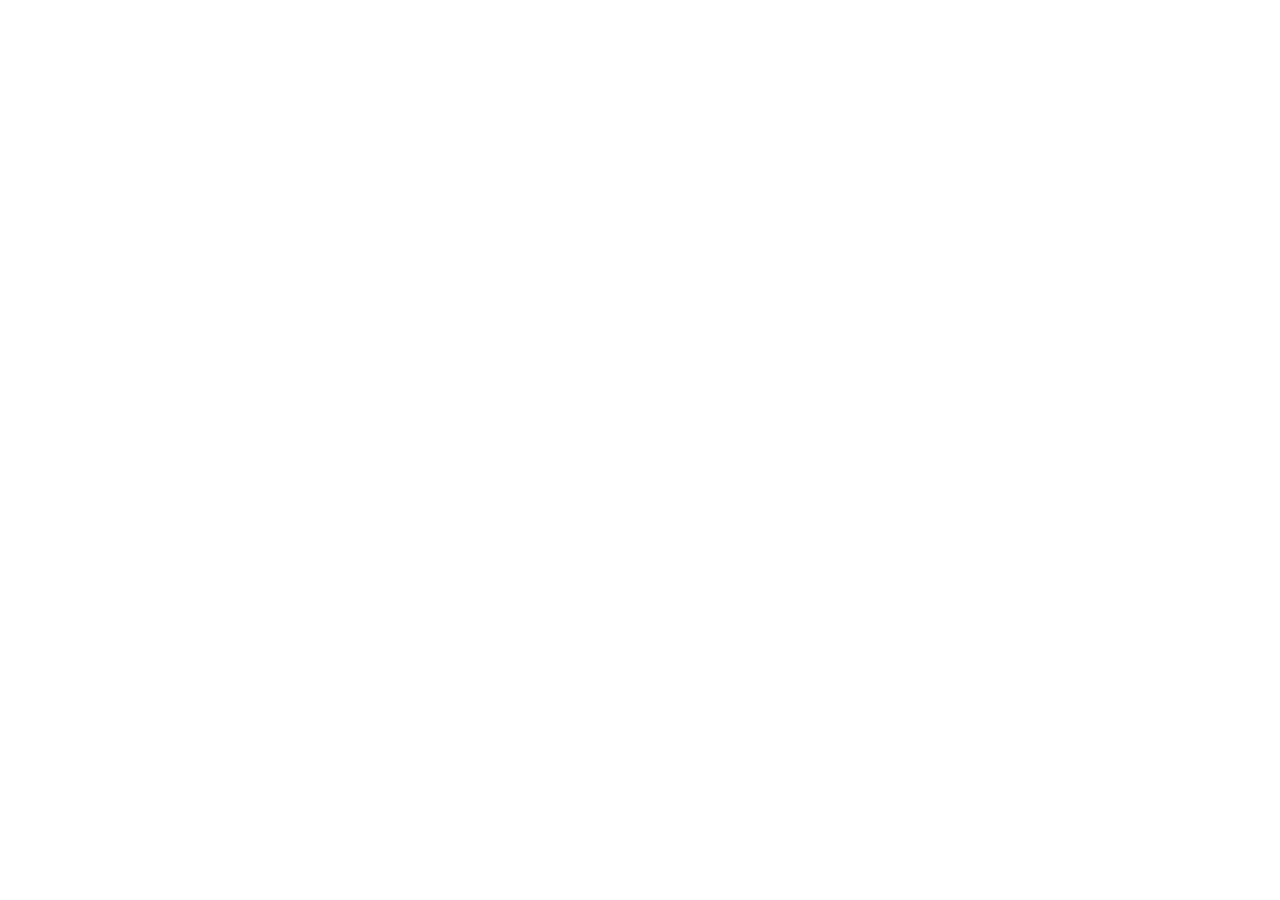
==== about.html @ 3c7eca34 "Initial setup" ====
<!DOCTYPE html>
<html lang="en">
<head>
    <meta charset="UTF-8">
    <meta name="viewport" content="width=device-width, initial-scale=1.0">
    <title>About Me</title>
</head>
<body>
    
</body>
</html>
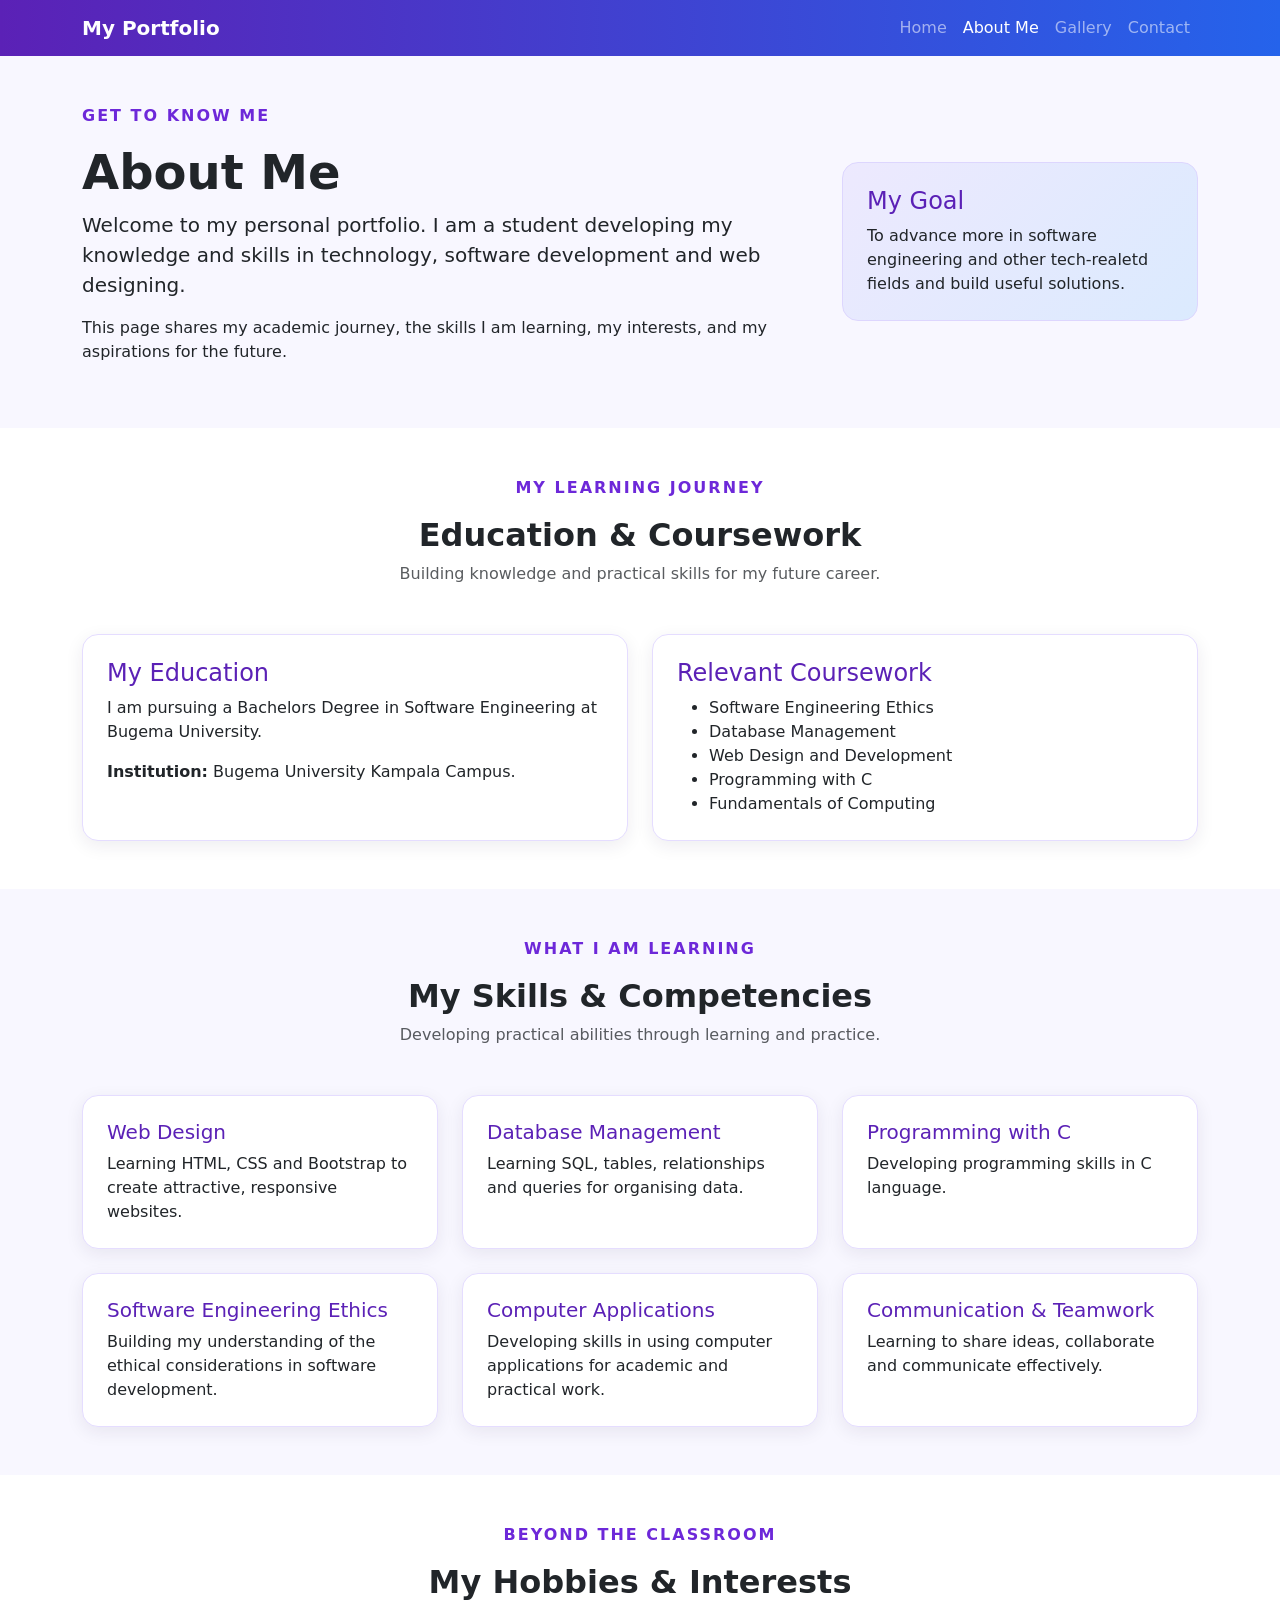
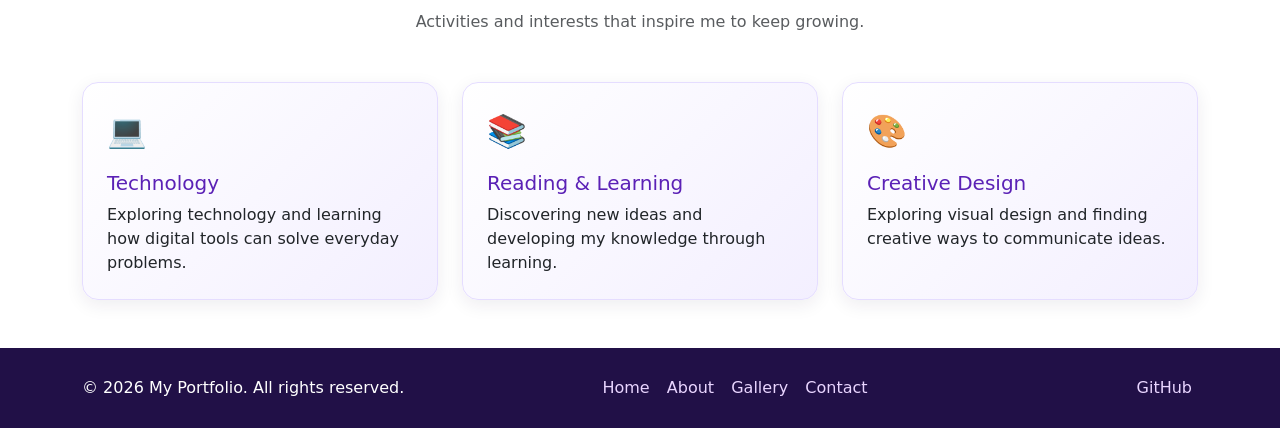
==== commit b4b369e0: "Final Changes" ====
--- a/about.html
+++ b/about.html
@@ -4,8 +4,313 @@
     <meta charset="UTF-8">
     <meta name="viewport" content="width=device-width, initial-scale=1.0">
     <title>About Me</title>
+
+    <link href="https://cdn.jsdelivr.net/npm/bootstrap@5.3.3/dist/css/bootstrap.min.css" rel="stylesheet">
+    <link rel="stylesheet" href="style.css">
 </head>
+
 <body>
-    
+
+<nav class="navbar navbar-expand-lg navbar-dark sticky-top"
+     style="background: linear-gradient(90deg, #5b21b6, #2563eb);">
+
+    <div class="container">
+
+        <a class="navbar-brand fw-bold" href="index.html">
+            My Portfolio
+        </a>
+
+<button class="navbar-toggler" type="button"
+        data-bs-toggle="collapse"
+        data-bs-target="#portfolioMenu"
+        aria-controls="portfolioMenu"
+        aria-expanded="false"
+        aria-label="Toggle navigation">
+
+    <span class="navbar-toggler-icon"></span>
+
+</button>
+
+<div class="collapse navbar-collapse" id="portfolioMenu">
+
+    <ul class="navbar-nav ms-auto">
+
+        <li class="nav-item">
+            <a class="nav-link" href="index.html">Home</a>
+        </li>
+
+        <li class="nav-item">
+            <a class="nav-link active" href="about.html">About Me</a>
+        </li>
+
+        <li class="nav-item">
+            <a class="nav-link" href="gallery.html">Gallery</a>
+        </li>
+
+        <li class="nav-item">
+            <a class="nav-link" href="contact.html">Contact</a>
+        </li>
+
+    </ul>
+
+</div>
+
+    </div>
+
+</nav>
+
+
+<section class="about-hero py-5">
+    <div class="container">
+
+        <div class="row align-items-center g-4">
+
+            <div class="col-lg-8">
+                <p class="about-label">GET TO KNOW ME</p>
+
+                <h1 class="display-5 fw-bold">
+                    About Me
+                </h1>
+
+                <p class="lead">
+                    Welcome to my personal portfolio. I am a student
+                    developing my knowledge and skills in technology, software development and web designing.
+                </p>
+
+                <p>
+                    This page shares my academic journey, the skills
+                    I am learning, my interests, and my aspirations
+                    for the future.
+                </p>
+            </div>
+
+            <div class="col-lg-4">
+                <div class="about-highlight p-4 rounded-4">
+                    <h2 class="h4">My Goal</h2>
+
+                    <p class="mb-0">
+                        To advance more in software engineering and other tech-realetd fields and build useful solutions.
+                    </p>
+                </div>
+            </div>
+
+        </div>
+
+    </div>
+</section>
+
+
+<section class="education-section py-5">
+    <div class="container">
+
+        <div class="text-center mb-5">
+            <p class="education-label">MY LEARNING JOURNEY</p>
+            <h2 class="fw-bold">Education &amp; Coursework</h2>
+            <p class="text-muted">
+                Building knowledge and practical skills for my future career.
+            </p>
+        </div>
+
+        <div class="row g-4">
+
+            <div class="col-md-6">
+                <div class="card education-card h-100">
+                    <div class="card-body p-4">
+                        <h3 class="h4">My Education</h3>
+                        <p>
+                            I am pursuing a Bachelors Degree in Software Engineering at Bugema University.
+                        </p>
+                        <p class="mb-0">
+                            <strong>Institution:</strong>
+                            Bugema University Kampala Campus.
+                        </p>
+                    </div>
+                </div>
+            </div>
+
+            <div class="col-md-6">
+                <div class="card education-card h-100">
+                    <div class="card-body p-4">
+                        <h3 class="h4">Relevant Coursework</h3>
+                        <ul class="mb-0">
+                            <li>Software Engineering Ethics</li>
+                            <li>Database Management</li>
+                            <li>Web Design and Development</li>
+                            <li>Programming with C</li>
+                            <li>Fundamentals of Computing</li>
+                        </ul>
+                    </div>
+                </div>
+            </div>
+
+        </div>
+    </div>
+</section>
+
+
+<section class="skills-section py-5">
+    <div class="container">
+
+        <div class="text-center mb-5">
+            <p class="skills-label">WHAT I AM LEARNING</p>
+            <h2 class="fw-bold">My Skills &amp; Competencies</h2>
+            <p class="text-muted">
+                Developing practical abilities through learning and practice.
+            </p>
+        </div>
+
+        <div class="row g-4">
+
+            <div class="col-md-6 col-lg-4">
+                <div class="skill-card p-4 h-100">
+                    <h3 class="h5">Web Design</h3>
+                    <p class="mb-0">
+                        Learning HTML, CSS and Bootstrap to create
+                        attractive, responsive websites.
+                    </p>
+                </div>
+            </div>
+
+            <div class="col-md-6 col-lg-4">
+                <div class="skill-card p-4 h-100">
+                    <h3 class="h5">Database Management</h3>
+                    <p class="mb-0">
+                        Learning SQL, tables, relationships and
+                        queries for organising data.
+                    </p>
+                </div>
+            </div>
+
+            <div class="col-md-6 col-lg-4">
+                <div class="skill-card p-4 h-100">
+                    <h3 class="h5">Programming with C</h3>
+                    <p class="mb-0">
+                        Developing programming skills in C language.
+                    </p>
+                </div>
+            </div>
+
+            <div class="col-md-6 col-lg-4">
+                <div class="skill-card p-4 h-100">
+                    <h3 class="h5">Software Engineering Ethics</h3>
+                    <p class="mb-0">
+                        Building my understanding of the ethical considerations
+                        in software development.
+                    </p>
+                </div>
+            </div>
+
+            <div class="col-md-6 col-lg-4">
+                <div class="skill-card p-4 h-100">
+                    <h3 class="h5">Computer Applications</h3>
+                    <p class="mb-0">
+                        Developing skills in using computer
+                        applications for academic and practical work.
+                    </p>
+                </div>
+            </div>
+
+            <div class="col-md-6 col-lg-4">
+                <div class="skill-card p-4 h-100">
+                    <h3 class="h5">Communication &amp; Teamwork</h3>
+                    <p class="mb-0">
+                        Learning to share ideas, collaborate and
+                        communicate effectively.
+                    </p>
+                </div>
+            </div>
+
+        </div>
+    </div>
+</section>
+
+
+<section class="interests-section py-5">
+    <div class="container">
+
+        <div class="text-center mb-5">
+            <p class="interests-label">BEYOND THE CLASSROOM</p>
+            <h2 class="fw-bold">My Hobbies &amp; Interests</h2>
+            <p class="text-muted">
+                Activities and interests that inspire me to keep growing.
+            </p>
+        </div>
+
+        <div class="row g-4">
+
+            <div class="col-md-6 col-lg-4">
+                <div class="interest-card p-4 h-100">
+                    <div class="interest-icon">💻</div>
+                    <h3 class="h5">Technology</h3>
+                    <p class="mb-0">
+                        Exploring technology and learning how digital
+                        tools can solve everyday problems.
+                    </p>
+                </div>
+            </div>
+
+            <div class="col-md-6 col-lg-4">
+                <div class="interest-card p-4 h-100">
+                    <div class="interest-icon">📚</div>
+                    <h3 class="h5">Reading &amp; Learning</h3>
+                    <p class="mb-0">
+                        Discovering new ideas and developing my
+                        knowledge through learning.
+                    </p>
+                </div>
+            </div>
+
+            <div class="col-md-6 col-lg-4">
+                <div class="interest-card p-4 h-100">
+                    <div class="interest-icon">🎨</div>
+                    <h3 class="h5">Creative Design</h3>
+                    <p class="mb-0">
+                        Exploring visual design and finding creative
+                        ways to communicate ideas.
+                    </p>
+                </div>
+            </div>
+
+        </div>
+    </div>
+</section>
+
+
+    <script src="https://cdn.jsdelivr.net/npm/bootstrap@5.3.3/dist/js/bootstrap.bundle.min.js"></script>
 </body>
-</html>+
+<footer class="portfolio-footer text-white py-4">
+    <div class="container">
+
+        <div class="row align-items-center gy-3">
+
+           
+            <div class="col-md-5 text-center text-md-start">
+                <p class="mb-0">
+                    &copy; 2026 My Portfolio. All rights reserved.
+                </p>
+            </div>
+
+        
+            <div class="col-md-4 text-center">
+                <a href="index.html" class="footer-link">Home</a>
+                <a href="about.html" class="footer-link">About</a>
+                <a href="gallery.html" class="footer-link">Gallery</a>
+                <a href="contact.html" class="footer-link">Contact</a>
+            </div>
+
+            
+            <div class="col-md-3 text-center text-md-end">
+                <a href="https://github.com/minstance-49"
+                   class="footer-link"
+                   target="_blank"
+                   rel="noopener noreferrer">GitHub</a>
+                
+            </div>
+
+        </div>
+
+    </div>
+</footer>
+
+</html>
--- a/style.css
+++ b/style.css
@@ -0,0 +1,284 @@
+
+.hero-section {
+    background: linear-gradient(135deg, #5b21b6, #2563eb);
+    padding: 100px 0;
+}
+
+
+.hero-label {
+    color: #ffd166;
+    font-weight: bold;
+    letter-spacing: 2px;
+    text-transform: uppercase;
+}
+
+
+.hero-section h1 {
+    max-width: 800px;
+}
+
+
+.hero-section .lead {
+    max-width: 650px;
+    line-height: 1.8;
+}
+  
+
+
+.highlights-section {
+    background-color: #f8f7ff;
+}
+
+
+.highlight-card {
+    border: none;
+    border-radius: 16px;
+    box-shadow: 0 5px 18px rgba(35, 20, 70, 0.08);
+    transition: transform 0.3s ease,
+                box-shadow 0.3s ease;
+}
+
+
+.highlight-card:hover {
+    transform: translateY(-5px);
+    box-shadow: 0 10px 25px rgba(35, 20, 70, 0.15);
+}
+
+
+
+.portfolio-footer {
+    background-color: #211047;
+}
+
+
+.footer-link {
+    color: #e9d5ff;
+    text-decoration: none;
+    display: inline-block;
+    margin: 4px 6px;
+    transition: color 0.3s ease;
+}
+
+
+.footer-link:hover {
+    color: #ffd166;
+}
+
+
+/* About page introduction */
+.about-hero {
+    background-color: #f8f7ff;
+}
+
+.about-label {
+    color: #6d28d9;
+    font-weight: bold;
+    letter-spacing: 2px;
+}
+
+.about-highlight {
+    background: linear-gradient(135deg, #ede9fe, #dbeafe);
+    border: 1px solid #ddd6fe;
+}
+
+.about-highlight h2 {
+    color: #5b21b6;
+}
+
+
+.education-section {
+    background-color: #ffffff;
+}
+
+.education-label {
+    color: #6d28d9;
+    font-weight: bold;
+    letter-spacing: 2px;
+}
+
+.education-card {
+    border: 1px solid #e5ddff;
+    border-radius: 16px;
+    box-shadow: 0 5px 18px rgba(35, 20, 70, 0.08);
+    transition: transform 0.3s ease,
+                box-shadow 0.3s ease;
+}
+
+.education-card:hover {
+    transform: translateY(-5px);
+    box-shadow: 0 10px 25px rgba(35, 20, 70, 0.15);
+}
+
+.education-card h3 {
+    color: #5b21b6;
+}
+
+
+.skills-section {
+    background-color: #f8f7ff;
+}
+
+.skills-label {
+    color: #6d28d9;
+    font-weight: bold;
+    letter-spacing: 2px;
+}
+
+.skill-card {
+    background-color: #ffffff;
+    border: 1px solid #e5ddff;
+    border-radius: 16px;
+    box-shadow: 0 5px 18px rgba(35, 20, 70, 0.08);
+    transition: transform 0.3s ease,
+                box-shadow 0.3s ease;
+}
+
+.skill-card h3 {
+    color: #5b21b6;
+}
+
+.skill-card:hover {
+    transform: translateY(-5px);
+    box-shadow: 0 10px 25px rgba(35, 20, 70, 0.15);
+}
+
+
+.interests-section {
+    background-color: #ffffff;
+}
+
+.interests-label {
+    color: #6d28d9;
+    font-weight: bold;
+    letter-spacing: 2px;
+}
+
+.interest-card {
+    background: linear-gradient(135deg, #ffffff, #f3efff);
+    border: 1px solid #e5ddff;
+    border-radius: 16px;
+    box-shadow: 0 5px 18px rgba(35, 20, 70, 0.08);
+    transition: transform 0.3s ease,
+                box-shadow 0.3s ease;
+}
+
+.interest-card:hover {
+    transform: translateY(-5px);
+    box-shadow: 0 10px 25px rgba(35, 20, 70, 0.15);
+}
+
+.interest-card h3 {
+    color: #5b21b6;
+}
+
+.interest-icon {
+    font-size: 2rem;
+    margin-bottom: 1rem;
+}
+
+
+.gallery-hero {
+    background: linear-gradient(135deg, #5b21b6, #2563eb);
+    padding-top: 100px !important;
+    padding-bottom: 100px !important;
+}
+
+.gallery-label {
+    color: #ffd166;
+    font-weight: bold;
+    letter-spacing: 2px;
+}
+
+.gallery-hero h1 {
+    max-width: 800px;
+}
+
+.gallery-hero .lead {
+    max-width: 650px;
+    line-height: 1.8;
+}
+
+
+.contact-hero {
+    background: linear-gradient(135deg, #5b21b6, #2563eb);
+    padding-top: 100px !important;
+    padding-bottom: 100px !important;
+}
+
+.contact-label {
+    color: #ffd166;
+    font-weight: bold;
+    letter-spacing: 2px;
+}
+
+.contact-details {
+    background-color: #f8f7ff;
+}
+
+.contact-info-card {
+    background-color: #ffffff;
+    border: 1px solid #e5ddff;
+    border-radius: 16px;
+    box-shadow: 0 5px 18px rgba(35, 20, 70, 0.08);
+    transition: transform 0.3s ease,
+                box-shadow 0.3s ease;
+}
+
+.contact-info-card h3 {
+    color: #5b21b6;
+}
+
+.contact-info-card:hover {
+    transform: translateY(-5px);
+    box-shadow: 0 10px 25px rgba(35, 20, 70, 0.15);
+}
+
+
+.contact-form-section {
+    background-color: #ffffff;
+}
+
+.contact-form-card {
+    background-color: #f8f7ff;
+    border: 1px solid #e5ddff;
+    border-radius: 18px;
+    box-shadow: 0 5px 20px rgba(35, 20, 70, 0.08);
+}
+
+.contact-form-card .form-label {
+    color: #35205f;
+    font-weight: 600;
+}
+
+.contact-form-card .form-control {
+    border: 1px solid #d6c9f5;
+    border-radius: 8px;
+    padding: 12px;
+}
+
+.contact-form-card .form-control:focus {
+    border-color: #7c3aed;
+    box-shadow: 0 0 0 0.2rem rgba(124, 58, 237, 0.15);
+}
+
+.contact-form-card .btn-primary {
+    background-color: #5b21b6;
+    border-color: #5b21b6;
+}
+
+.contact-form-card .btn-primary:hover {
+    background-color: #451a8b;
+    border-color: #451a8b;
+}
+
+
+.hero-photo {
+    width: 100%;
+    max-width: 380px;
+    height: 460px;
+    object-fit: cover;
+    object-position: center 25%;
+    border: 6px solid rgba(255, 255, 255, 0.9);
+    border-radius: 25px;
+    box-shadow: 0 15px 35px rgba(0, 0, 0, 0.25);
+}
